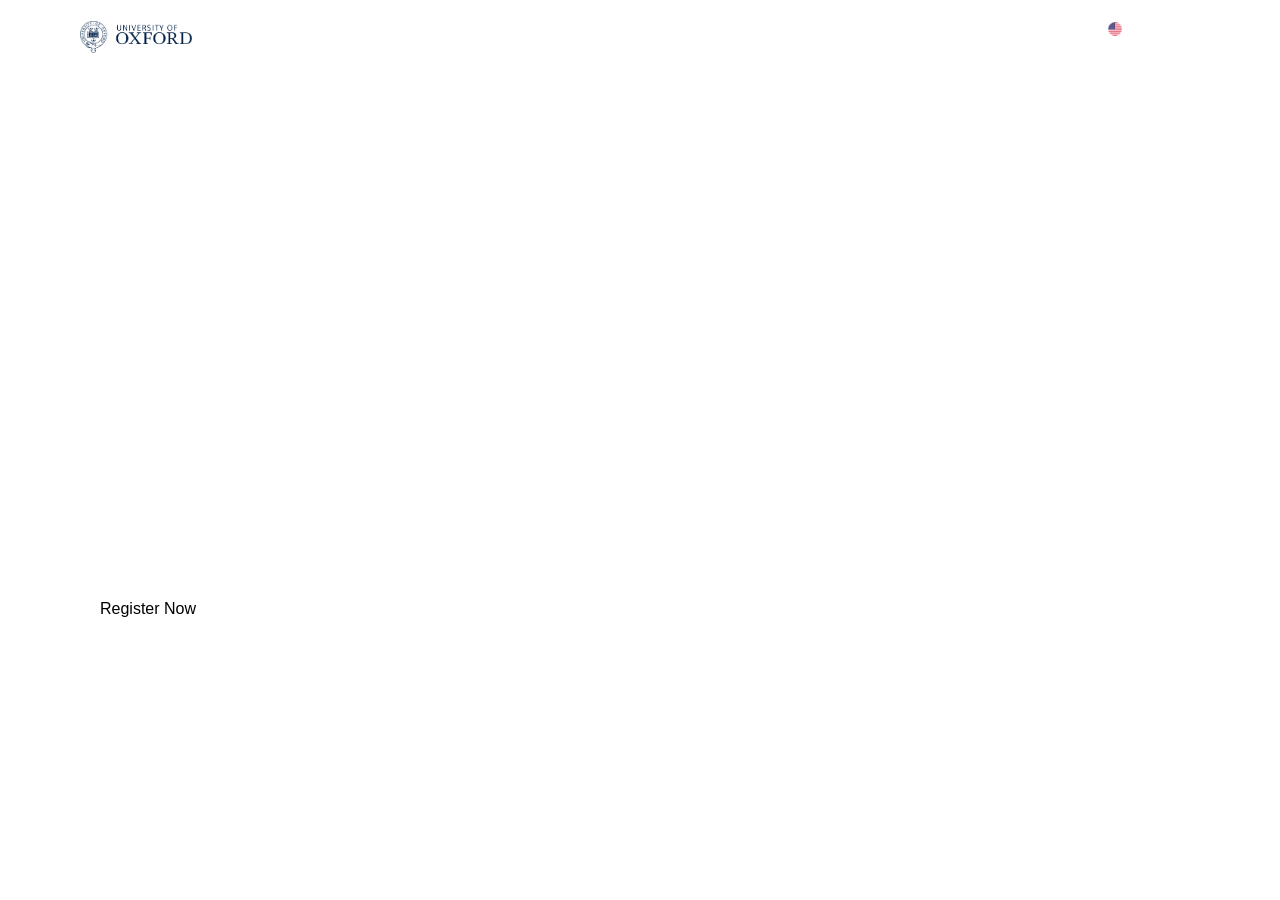
==== index.html @ 1b85d034 "First commit" ====
<!DOCTYPE html>
<html lang="en">

<head>
    <meta charset="UTF-8">
    <meta name="viewport" content="width=device-width, initial-scale=1.0">
    <title>Dribble</title>
    <link rel="stylesheet" href="https://cdn.jsdelivr.net/npm/bootstrap-icons@1.13.1/font/bootstrap-icons.min.css">
    <link rel="stylesheet" href="style.css">
</head>

<body>
    <header class="site-header">
        <a href="/">
            <img src="images/pngwing.com copy.png" alt="School logo" class="logo">
        </a>
        <nav class="navbar">
            <ul>
                <li> <a href="/">Home</a> </li>
                <li> <a href="/about">About us</a> </li>
                <li> <a href="/academic">Academic</a> </li>
                <li> <a href="/facitilites">Facilities</a> </li>
                <li> <a href="/sutdentlife">Student life</a> </li>
                <li> <a href="/language" class="lang-selector">
                        <img src="images/pngwing.com copy 2.png" alt="language icon">
                        <span>English</span>
                        <i class="bi bi-caret-right-fill"></i>
                    </a>
                </li>
            </ul>
        </nav>
    </header>
    <main>
        <section id="home" class="full-page bg-home">
            <div class="hero-section">
                <h1>Shaping Global <br> Leaders For Tomorrow</h1>
                <p>Our world class construction combines meticulous planning, superior craftsmanship, and <br>strict
                    standards to deliver structures that stand the test of time</p>
                <div class="hero-buttons">
                    <a href="/register" class="btn btn-primary">Register Now</a>
                    <a href="#book-tour" class="btn btn-secondary">Book a Campus Tour</a>
                </div>
            </div>
            <div class=" features-container ">
                <div class="feature-card">
                    <img>
                    <h3>20+ Years of Educational Excellence</h3>
                    <p>Providing high-quality international education with proven academic success.</p>
                </div>

            </div>
        </section>
    </main>
</body>

</html>
---- style.css ----
*{
    box-sizing: border-box;
    font-family: 'Inter', sans-serif;
    color: white;
    margin: 0;
    padding: 0;

}
.body, html{
    width: 100%;
    max-width: 100%;
    overflow-x: hidden;
}

.full-page{
    display: flex;
    justify-content: flex-start;
    height: 100vh;
    width: 100vw;
    background-size: cover;
    background-color: center;
    padding: 80px;
}

.bg-home{
    background-image: url(/images/Gemini_Generated_Image_7p6t27p6t27p6t27.png);
}
.site-header {
    display : flex;
    justify-content: space-between;
    align-items: center;
    padding: 20px 80px;
    background-color: transparent;
    position: absolute;
    top: 0;
    left: 0;
    max-width: 100%;
    z-index: 10;
    

}

.logo{
    width: 20%;
}

.navbar ul{
    display: flex;
    margin: 0;
    padding: 0;
    list-style: none;
    gap: 30px;

}

.navbar a{
    text-decoration: none;
    white-space: nowrap;
    
}

.navbar{
    padding: 0;
    white-space: nowrap;
    display: flex;
    align-items: center;
    justify-content: center;

}

.lang-selector{
    display: flex;
    align-items: center;
    gap: 5px;
    justify-content: center;
    padding-bottom: 20px;

}

.lang-selector img{
    width:14px;
}

#home {
    align-items: center;
}

.hero-section h1{
   font-size: 64px;

}

.hero-section {
    display:flex;
    flex-direction: column;
    gap: 30px

}

.btn{
    display: inline-block;
    padding: 14px 16px;
    transition: all 0.3 ease;
    font-weight: 6000px;
    text-decoration: none;
    border: 2px solid white;
    
}

.btn-primary{
   background-color: white;
   color:black;
}

.btn-secondary{
   color: white;
}

.hero-buttons{
    padding-left: 2px;
    display:flex;
    align-items: center;
    gap: 20px;
}
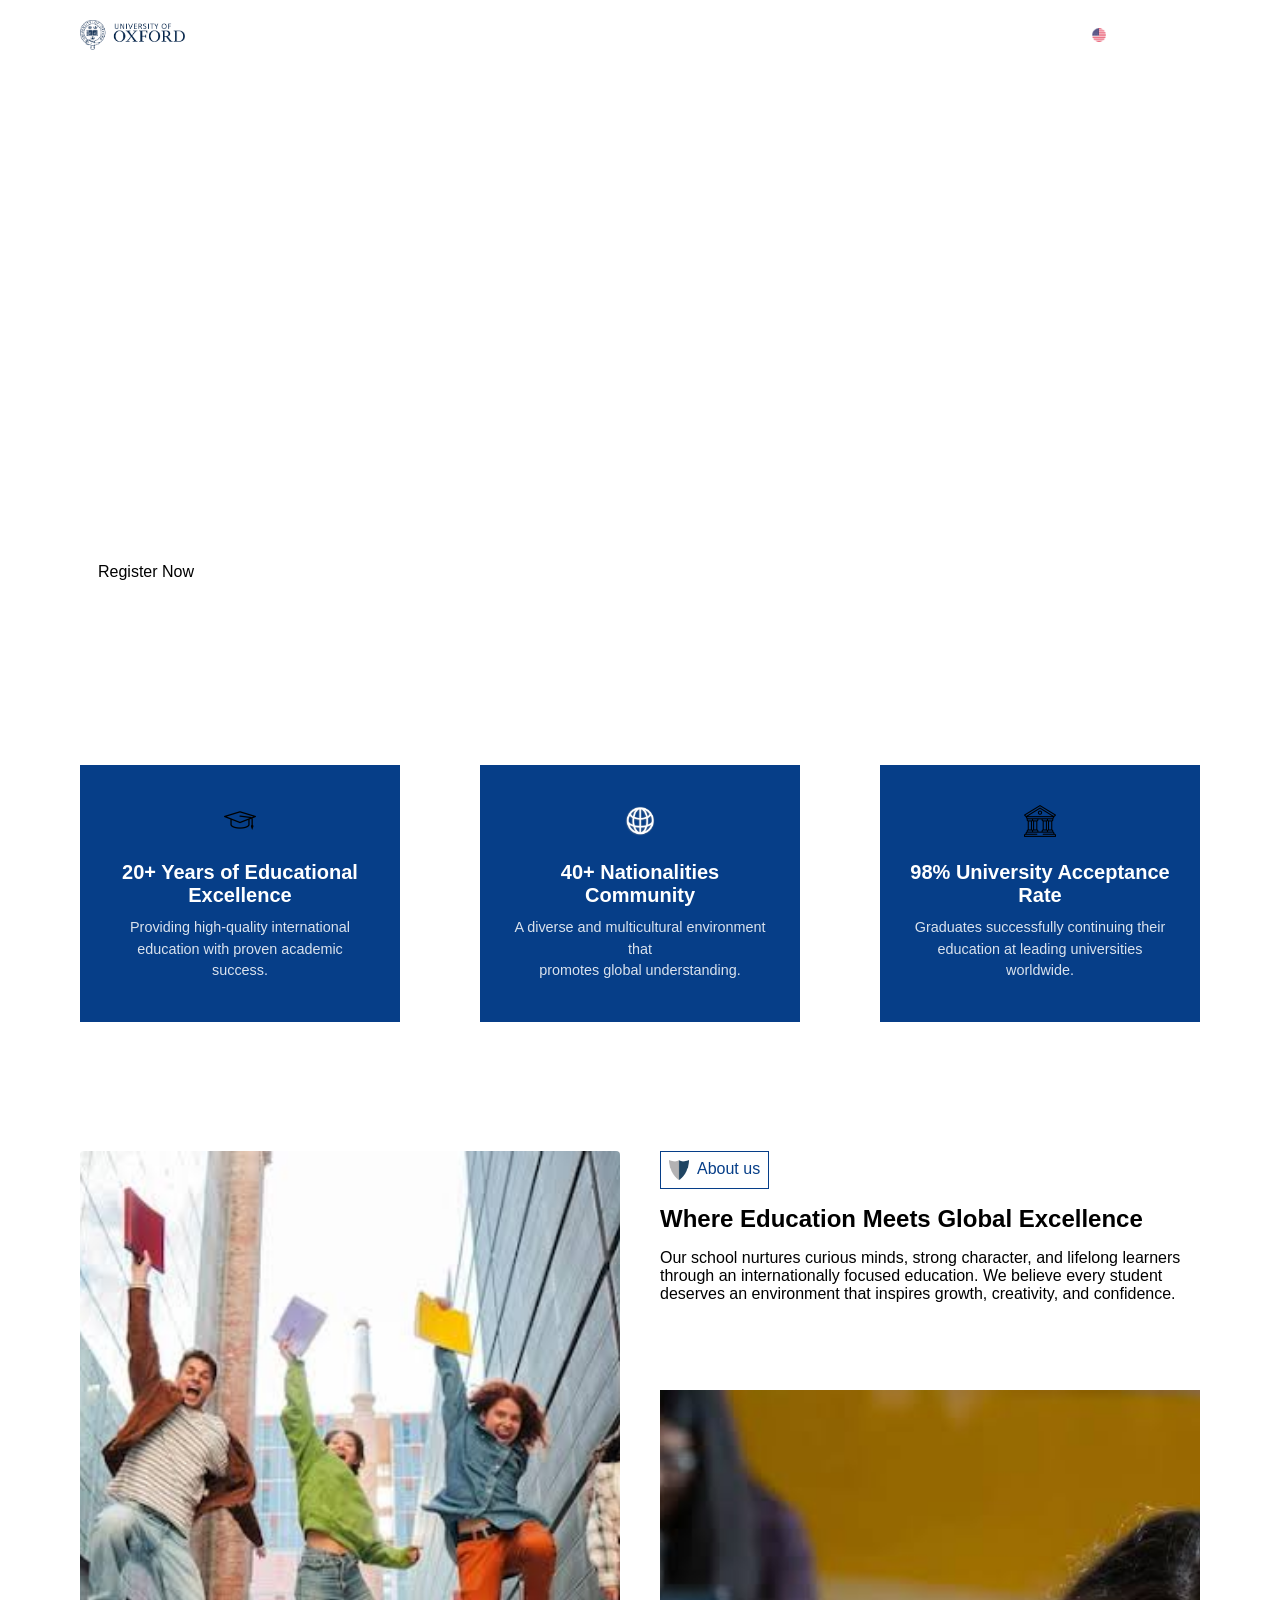
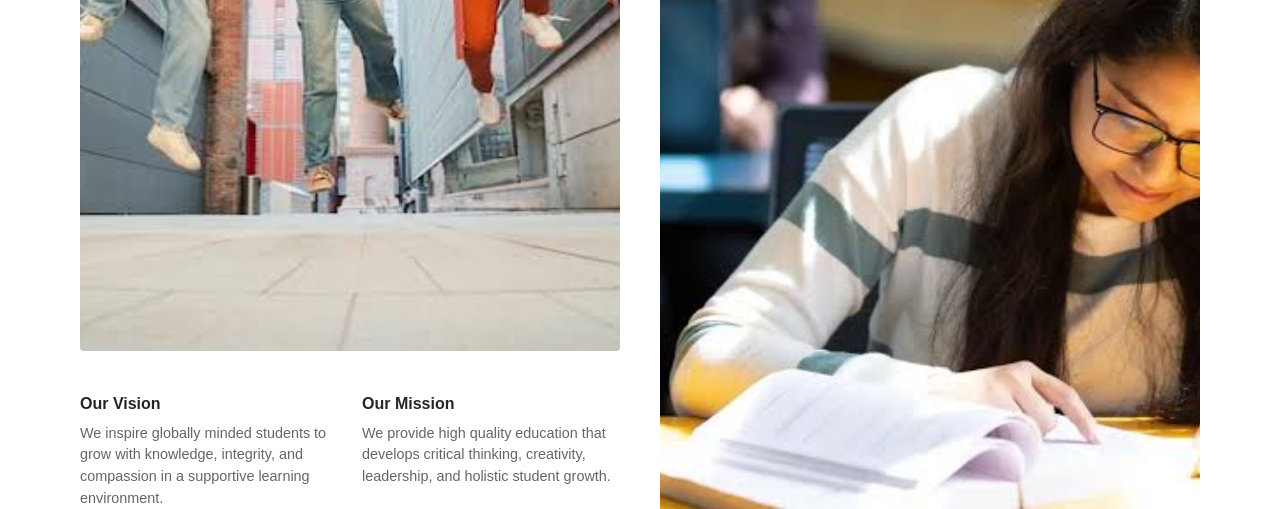
==== commit c752c1b6: "About us page" ====
--- a/index.html
+++ b/index.html
@@ -40,14 +40,55 @@
                     <a href="/register" class="btn btn-primary">Register Now</a>
                     <a href="#book-tour" class="btn btn-secondary">Book a Campus Tour</a>
                 </div>
+                <div class=" features-container ">
+                    <div class="feature-card">
+                        <img src="images/pngwing.com-2.png" alt="Globe">
+                        <h3>20+ Years of Educational Excellence</h3>
+                        <p>Providing high-quality international <br> education with proven academic success.</p>
+                    </div>
+
+                    <div class="feature-card">
+                        <img src="images/pngwing.com copy 3.png" alt="Globe">
+                        <h3>40+ Nationalities Community</h3>
+                        <p>A diverse and multicultural environment that <br> promotes global understanding.</p>
+                    </div>
+
+                    <div class="feature-card">
+                        <img src="images/pngwing.com-3.png" alt="Globe">
+                        <h3>98% University Acceptance Rate</h3>
+                        <p>Graduates successfully continuing their <br> education at leading universities worldwide.</p>
+                    </div>
+
+                </div>
             </div>
-            <div class=" features-container ">
-                <div class="feature-card">
-                    <img>
-                    <h3>20+ Years of Educational Excellence</h3>
-                    <p>Providing high-quality international education with proven academic success.</p>
+        </section>
+        <section id="about" class="full-page bg-about">
+            <div class="description">
+                <div class="left-side">
+                    <img src="images/images.jpeg" alt="Jumping students">
+                    <div class=vis-mis>
+                        <div class="purpose">
+                            <h4>Our Vision</h4>
+                            <p>We inspire globally minded students to grow with knowledge, integrity, and compassion in
+                                a supportive learning environment.</p>
+                        </div>
+                        <div class="purpose">
+                            <h4>Our Mission</h4>
+                            <p>We provide high quality education that develops critical thinking, creativity,
+                                leadership, and holistic student growth.</p>
+                        </div>
+
+                    </div>
                 </div>
-
+                <div class="right-side">
+                    <div id = "about-us-container">
+                    <img src = "images/pngwing.com.png" alt = "About us icon">
+                    <span>About us</span>
+                    </div>
+                    <h2>Where Education Meets Global Excellence</h2>
+                    <p>Our school nurtures curious minds, strong character, and lifelong learners through an internationally focused education. We believe every student deserves an environment that inspires growth, creativity, and confidence.</p>
+                    <img src = "images/images-2.jpeg" alt = "Studious student">
+                </div>
             </div>
         </section>
     </main>
--- a/style.css
+++ b/style.css
@@ -1,4 +1,4 @@
-*{
+* {
     box-sizing: border-box;
     font-family: 'Inter', sans-serif;
     color: white;
@@ -6,13 +6,15 @@
     padding: 0;
 
 }
-.body, html{
+
+.body,
+html {
     width: 100%;
     max-width: 100%;
     overflow-x: hidden;
 }
 
-.full-page{
+.full-page {
     display: flex;
     justify-content: flex-start;
     height: 100vh;
@@ -22,11 +24,12 @@
     padding: 80px;
 }
 
-.bg-home{
+.bg-home {
     background-image: url(/images/Gemini_Generated_Image_7p6t27p6t27p6t27.png);
 }
+
 .site-header {
-    display : flex;
+    display: flex;
     justify-content: space-between;
     align-items: center;
     padding: 20px 80px;
@@ -36,15 +39,15 @@
     left: 0;
     max-width: 100%;
     z-index: 10;
-    
-
-}
-
-.logo{
+
+
+}
+
+.logo {
     width: 20%;
 }
 
-.navbar ul{
+.navbar ul {
     display: flex;
     margin: 0;
     padding: 0;
@@ -53,14 +56,15 @@
 
 }
 
-.navbar a{
+.navbar a {
     text-decoration: none;
     white-space: nowrap;
-    
-}
-
-.navbar{
+
+}
+
+.navbar {
     padding: 0;
+    margin: 0;
     white-space: nowrap;
     display: flex;
     align-items: center;
@@ -68,57 +72,188 @@
 
 }
 
-.lang-selector{
-    display: flex;
-    align-items: center;
+.lang-selector {
+    border: 1px solid white;
+    border-radius: 20px;
+    padding: 8px 16px;
+
+
+}
+
+.lang-selector a {
+    display: inline-flex;
+    align-items: center;
+    justify-content: center;
     gap: 5px;
-    justify-content: center;
-    padding-bottom: 20px;
-
-}
-
-.lang-selector img{
-    width:14px;
+}
+
+.lang-selector img {
+    width: 14px;
 }
 
 #home {
     align-items: center;
 }
 
-.hero-section h1{
-   font-size: 64px;
+.hero-section h1 {
+    font-size: 64px;
 
 }
 
 .hero-section {
-    display:flex;
+    display: flex;
     flex-direction: column;
     gap: 30px
-
-}
-
-.btn{
+}
+
+.btn {
     display: inline-block;
     padding: 14px 16px;
     transition: all 0.3 ease;
     font-weight: 6000px;
     text-decoration: none;
     border: 2px solid white;
+
+}
+
+.btn-primary {
+    background-color: white;
+    color: black;
+}
+
+.btn-secondary {
+    color: white;
+}
+
+.hero-buttons {
+    display: flex;
+    align-items: center;
+    gap: 20px;
+}
+
+.feature-card img {
+    width: 32px;
+}
+
+.feature-card {
+    flex: 1;
+    text-align: center;
+    padding: 40px 30px;
+    background-color: rgb(6, 62, 136);
+    color: white;
+    max-width: 60%;
+}
+
+.feature-card h3 {
+    font-size: 1.25rem;
+    font-weight: 600;
+    margin: 20px 0 10px 0;
+}
+
+.feature-card p {
+    font-size: 0.9rem;
+    line-height: 1.5;
+    opacity: 0.85;
+}
+
+.features-container {
+    padding-top: 45px;
+    display: flex;
+    justify-content: center;
+    gap: 80px;
+    width: auto;
+    max-width: 100%;
+    margin: 0 auto;
+    position: absolute;
+    top: 80%;
+    padding-right: 80px;
+
+}
+
+#about p,
+h2,
+h4 {
+    color: black;
+}
+
+#about {
+    padding-top: 50%;
+    align-items: center;
+}
+
+.description {
+    display: flex;
+    align-items: stretch;
+    gap: 2.5rem;
+    width: 100%;
+    max-width: 1200px;
+    margin: 0 auto;
+}
+
+.left-side,
+.right-side {
+    flex: 1;
+    display: flex;
+    flex-direction: column;
+}
+
+.left-side{
+    gap: 1.5rem;
+}
+
+.left-side > img{
+    width: 100%;
+    height: 800px;
+    object-fit: cover;
+    border-radius: 4px;
+}
+
+.vis-mis {
+    display: flex;
+    gap: 1.5rem;
+    margin-top: auto;
+}
+
+.purpose{
+    flex: 1;
+}
+
+.purpose h4 {
+    margin: 20px 0 10px 0;
+    opacity: 0.85;
+}
+
+.purpose p {
+    font-size: 0.9rem;
+    line-height: 1.5;
+    opacity: 0.6;
+}
+
+.right-side{
+    gap: 1rem
+}
+
+.right-side > img {
+    width: 100%;
+    height: 75%;
+    object-fit: cover;
+    margin-top: auto;
     
 }
 
-.btn-primary{
-   background-color: white;
-   color:black;
-}
-
-.btn-secondary{
-   color: white;
-}
-
-.hero-buttons{
-    padding-left: 2px;
-    display:flex;
-    align-items: center;
-    gap: 20px;
+#about-us-container {
+    border: 1.2px solid  rgb(6, 62, 136);
+    width:fit-content;
+    padding: 8px;
+    display: flex;
+    gap: 0.5rem;
+}
+
+#about-us-container img {
+    width: 20px;
+    height: 20px;
+}
+
+#about-us-container span {
+   color:  rgb(6, 62, 136);
 }
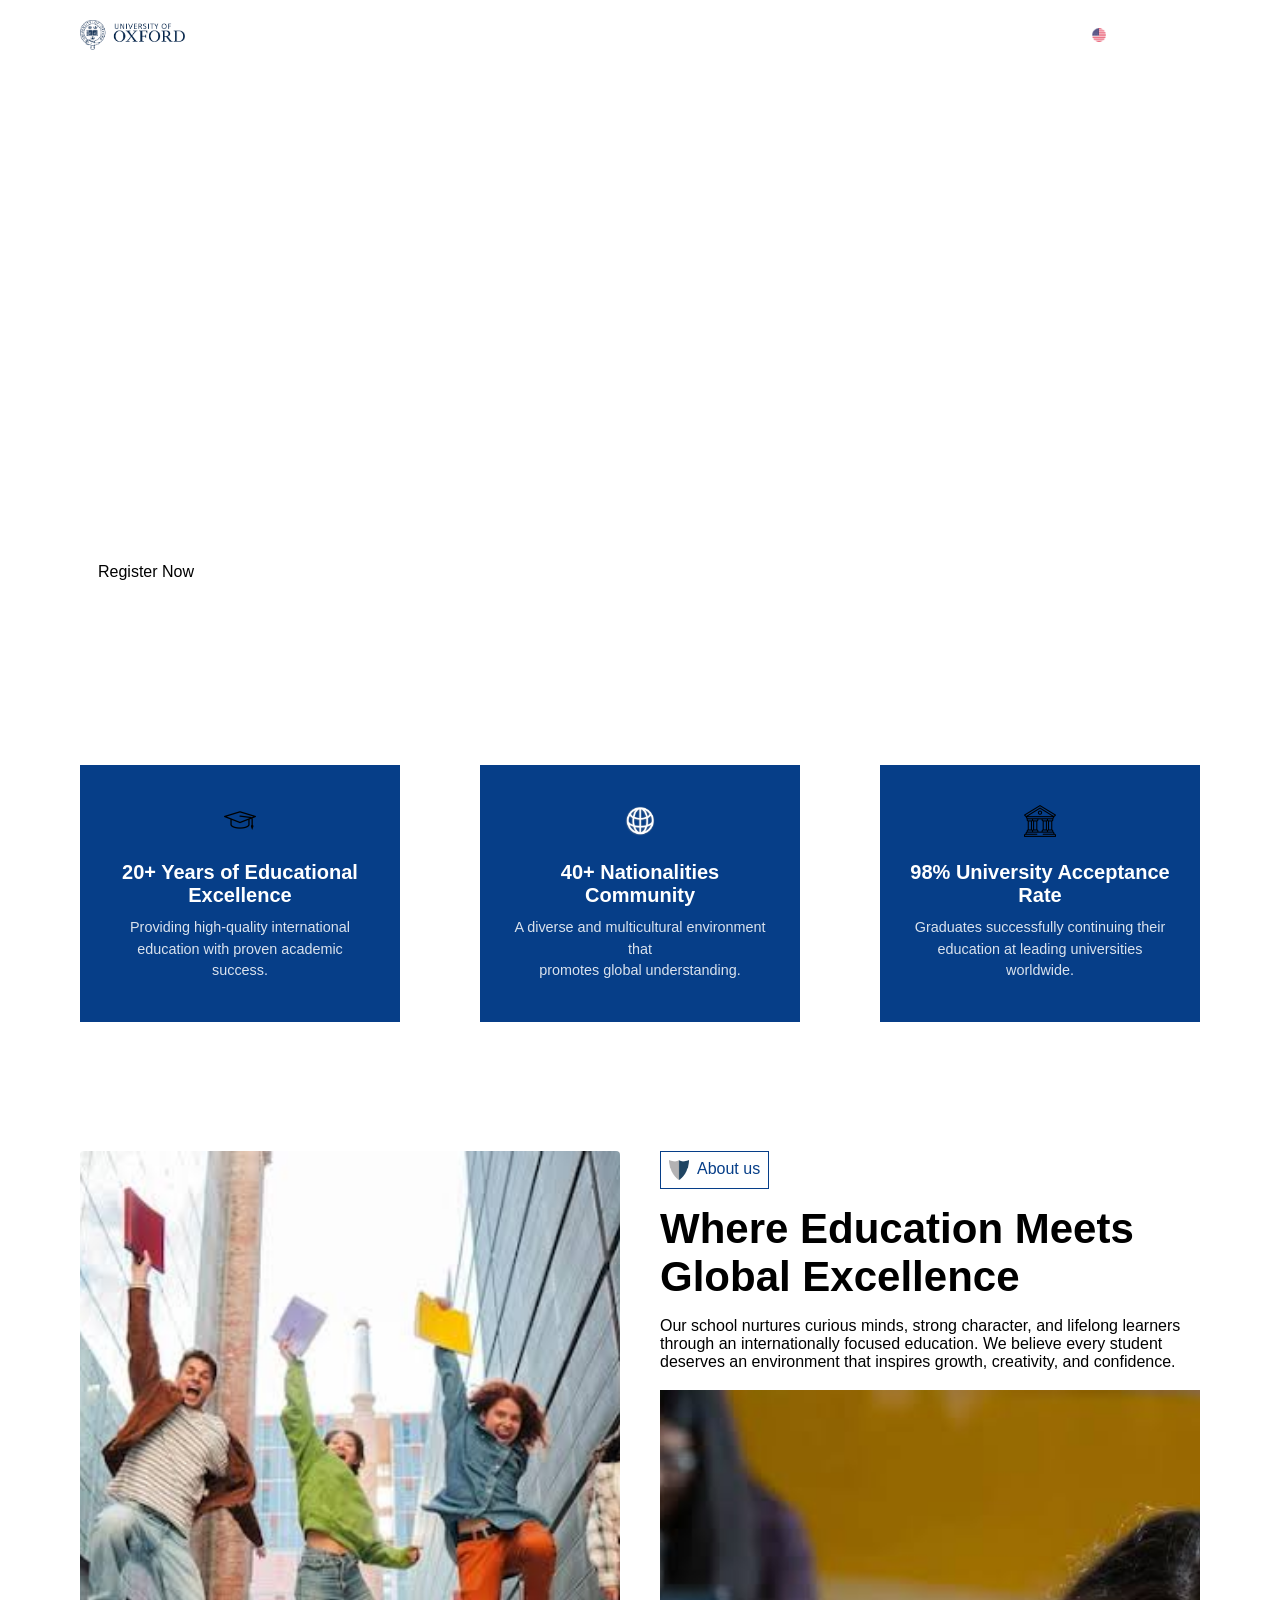
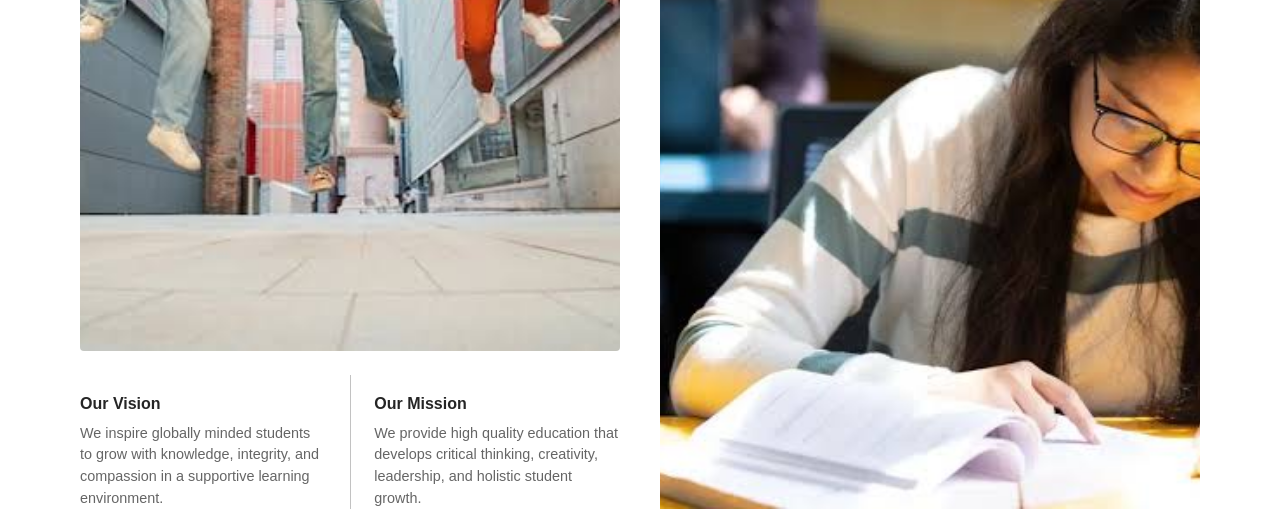
==== commit 5bd45a49: "Grey Divider" ====
--- a/index.html
+++ b/index.html
@@ -72,6 +72,7 @@
                             <p>We inspire globally minded students to grow with knowledge, integrity, and compassion in
                                 a supportive learning environment.</p>
                         </div>
+                        <div class = "divider"></div>
                         <div class="purpose">
                             <h4>Our Mission</h4>
                             <p>We provide high quality education that develops critical thinking, creativity,
--- a/style.css
+++ b/style.css
@@ -241,6 +241,16 @@
     
 }
 
+.right-side h2{
+    font-size: 42px;
+}
+
+.divider{
+    background-color: rgb(194, 194, 194);
+    width: 0.6px;
+    align-self: stretch;
+}
+
 #about-us-container {
     border: 1.2px solid  rgb(6, 62, 136);
     width:fit-content;
@@ -256,4 +266,4 @@
 
 #about-us-container span {
    color:  rgb(6, 62, 136);
-}+}
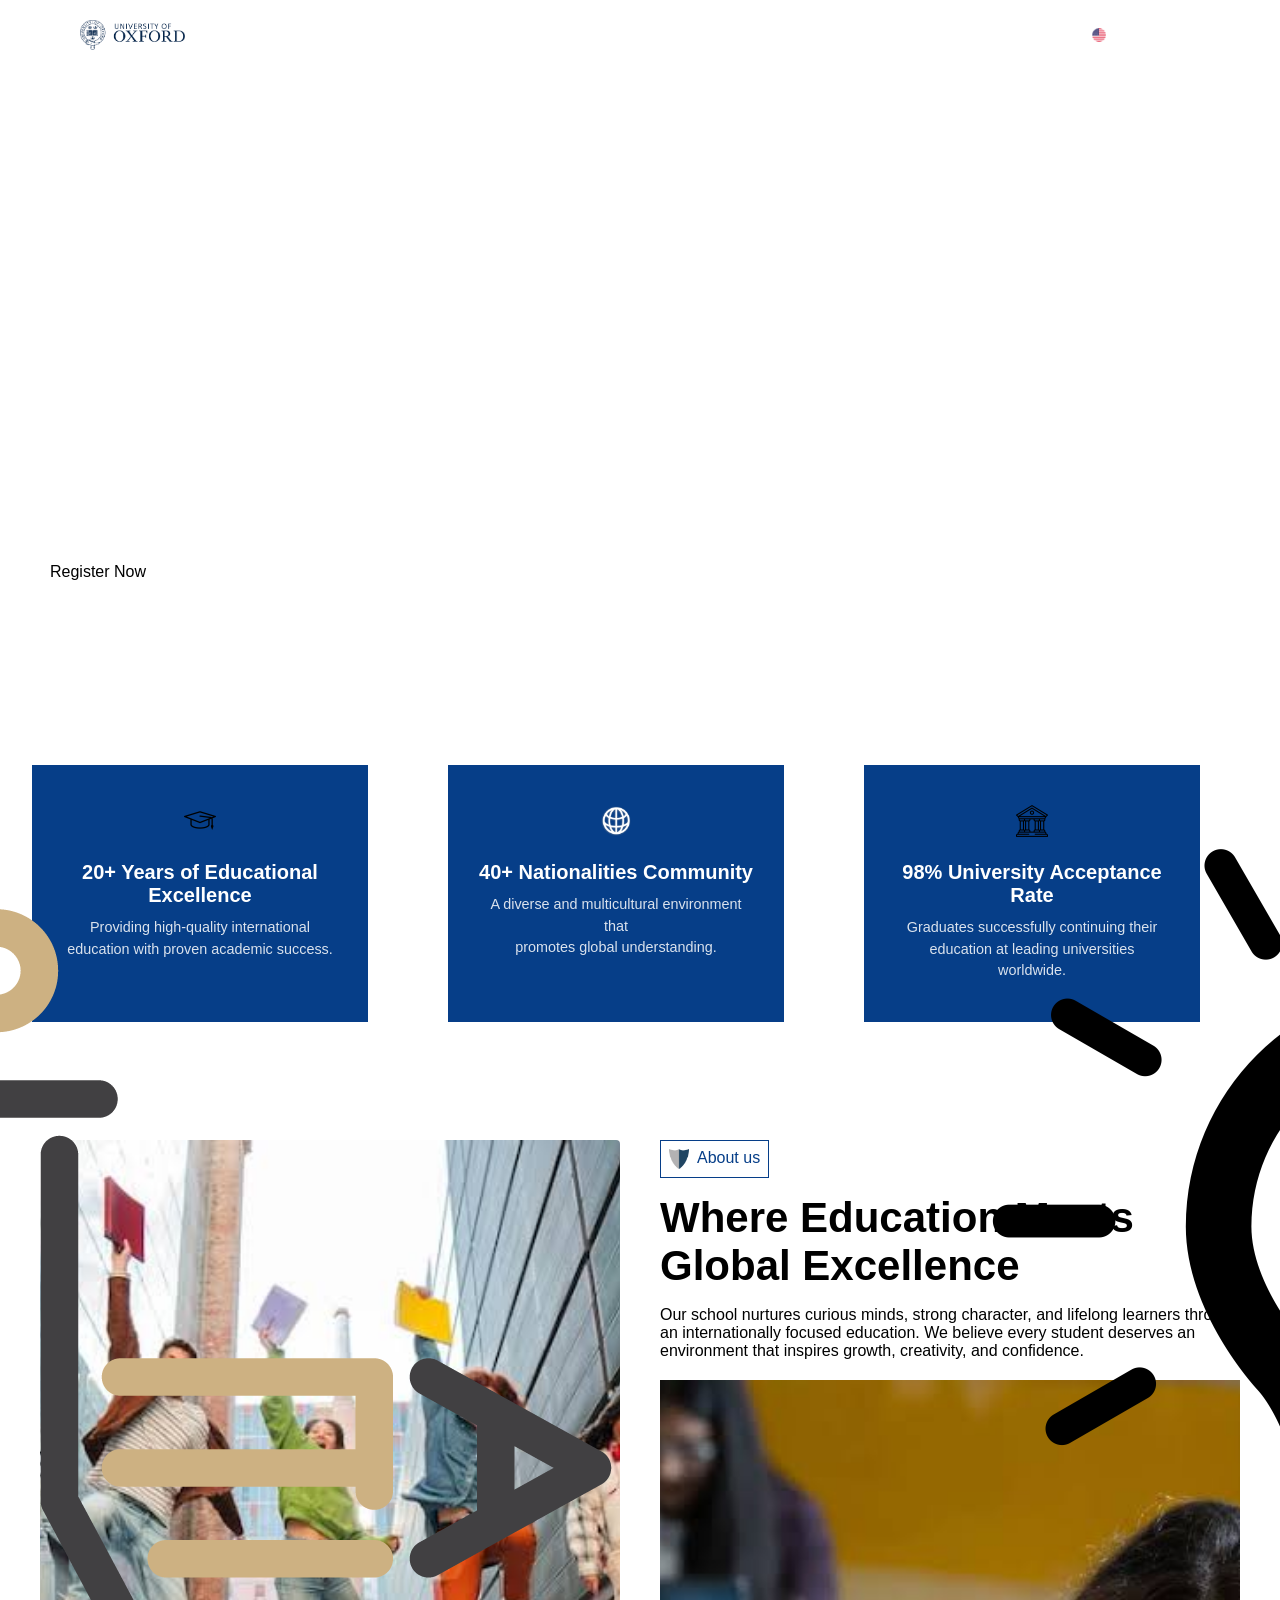
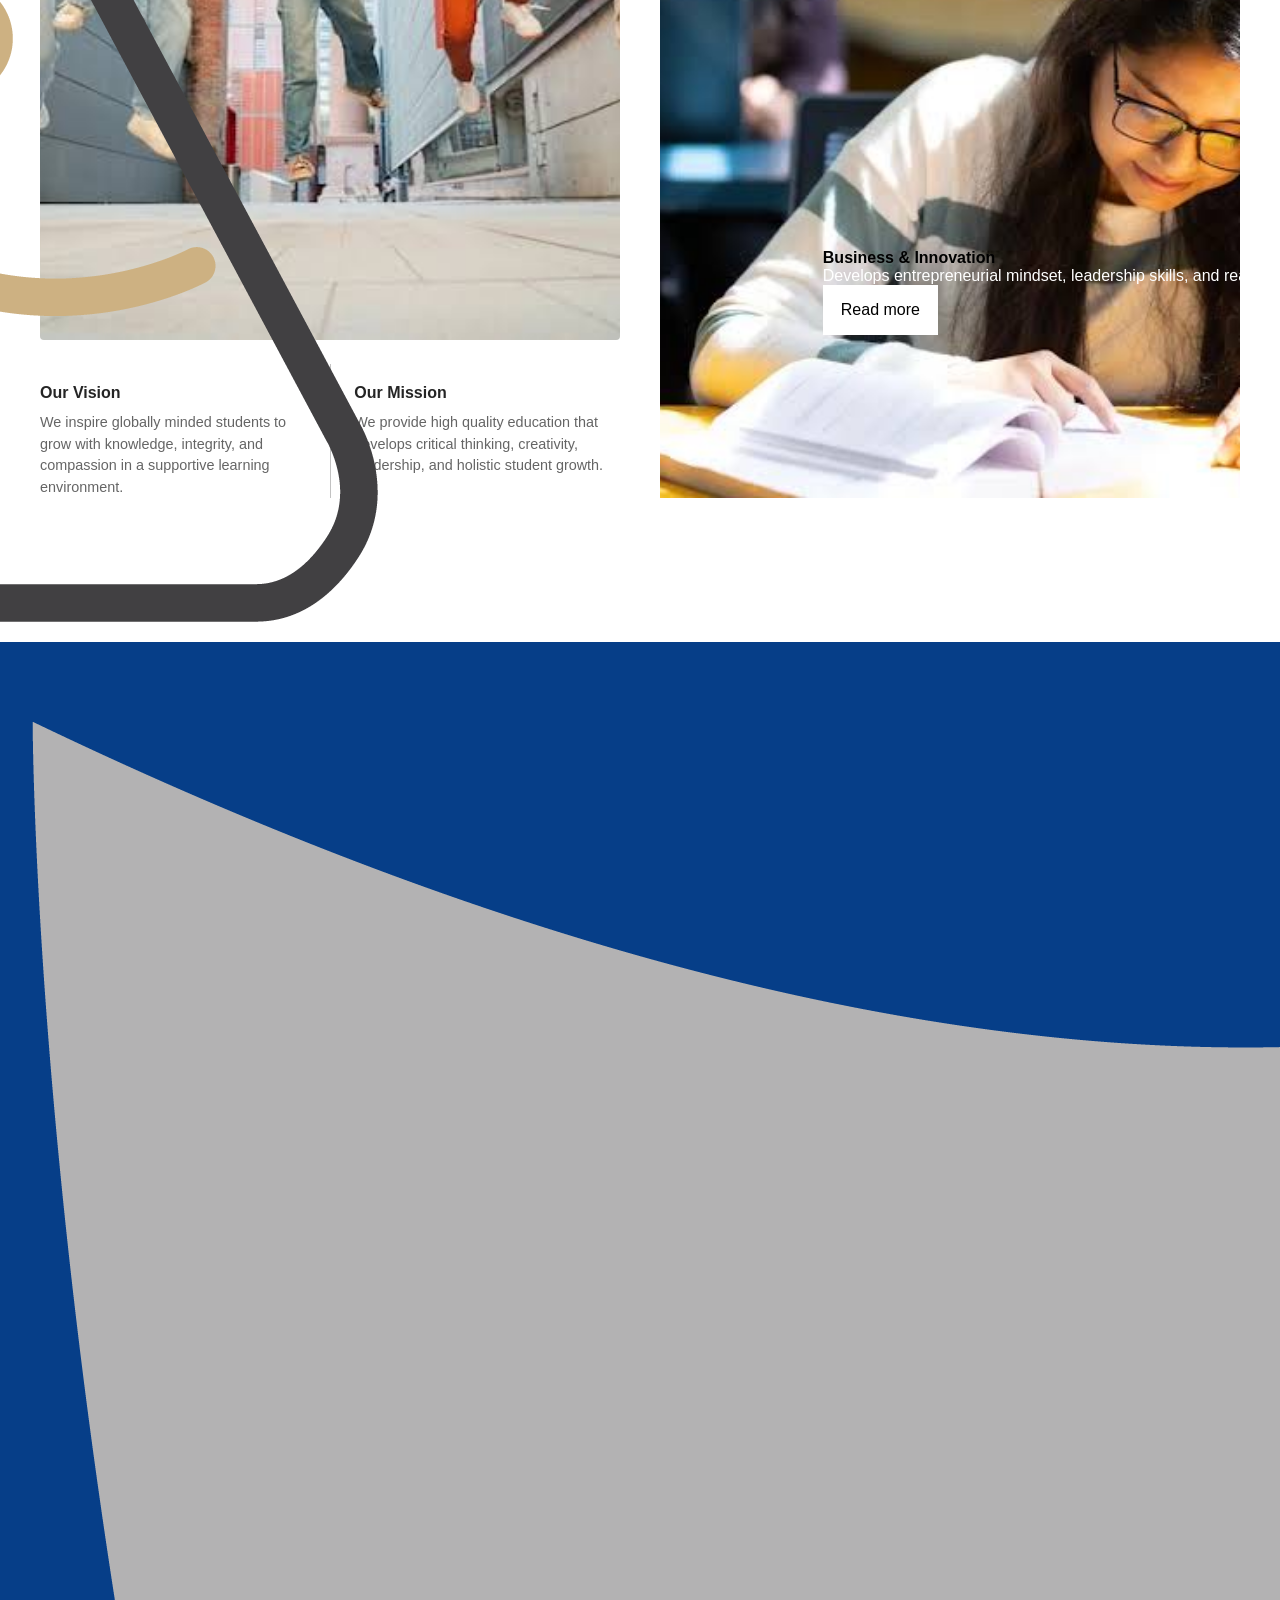
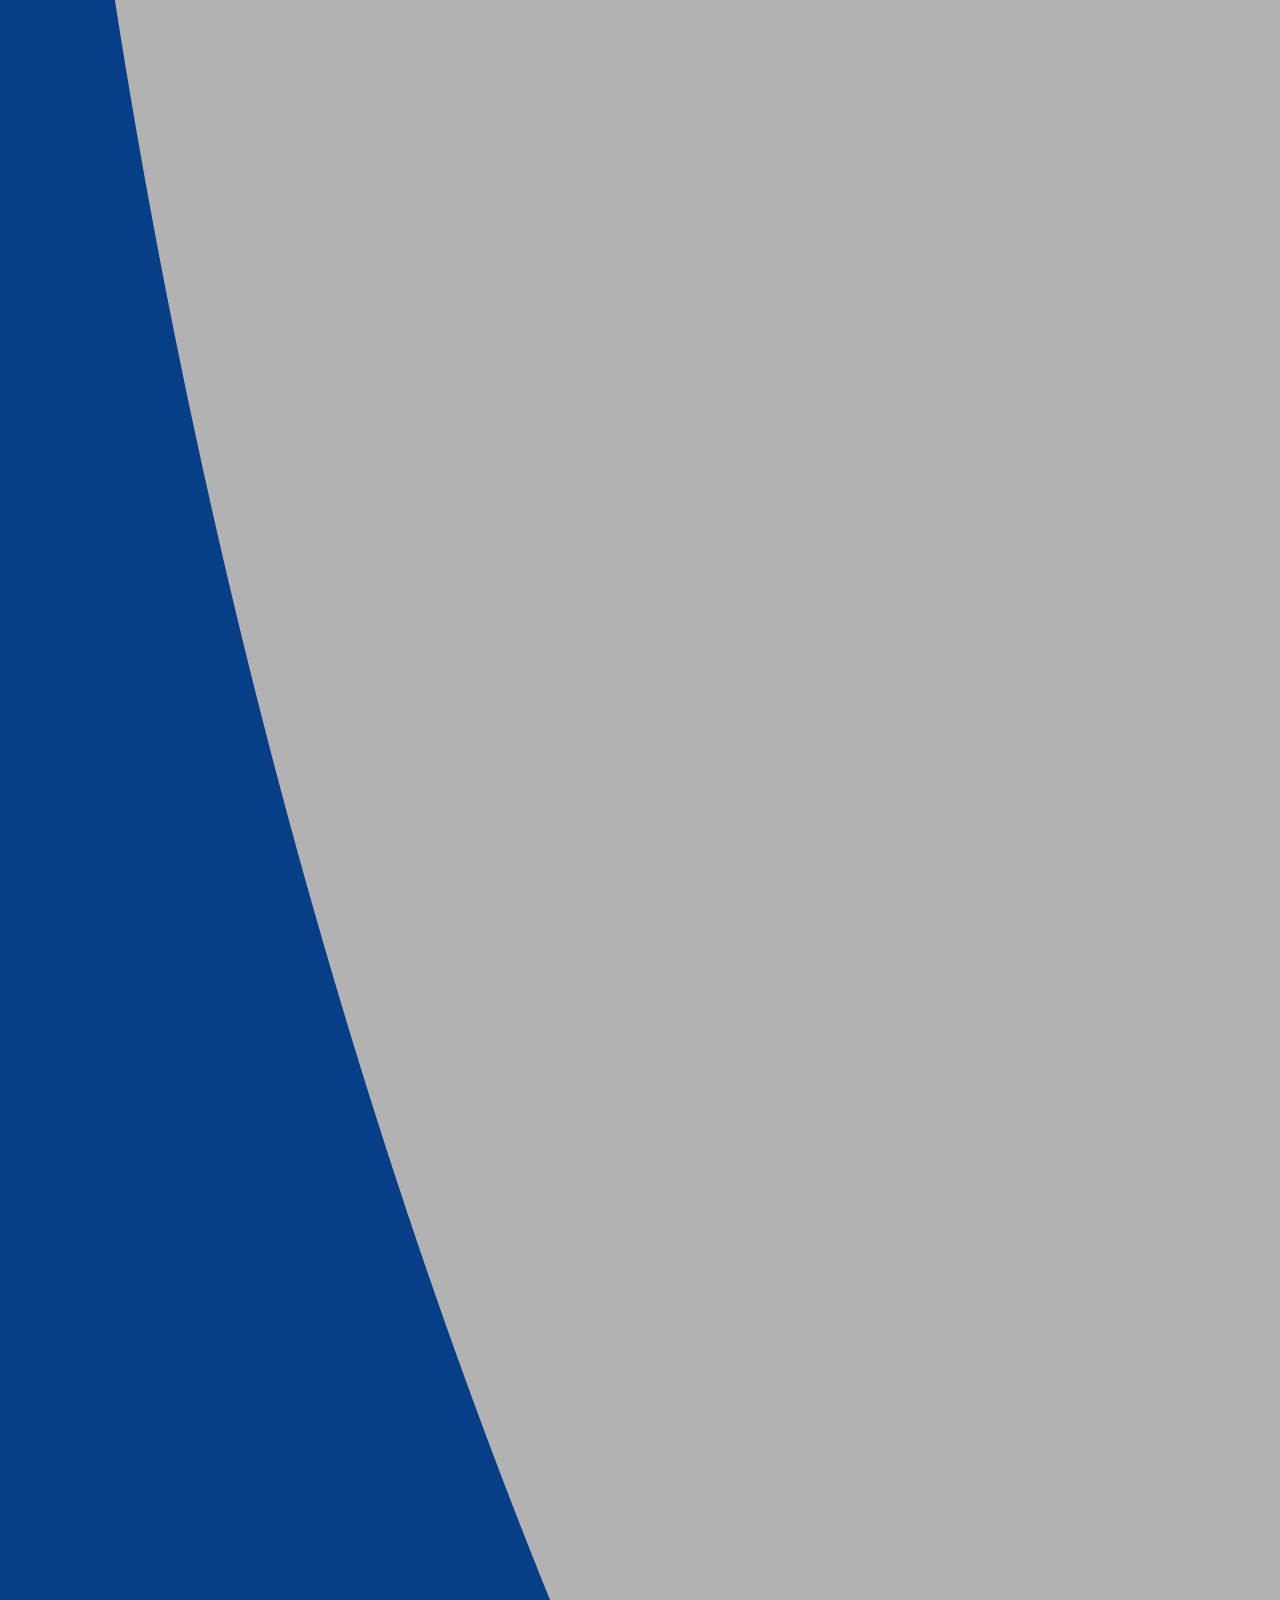
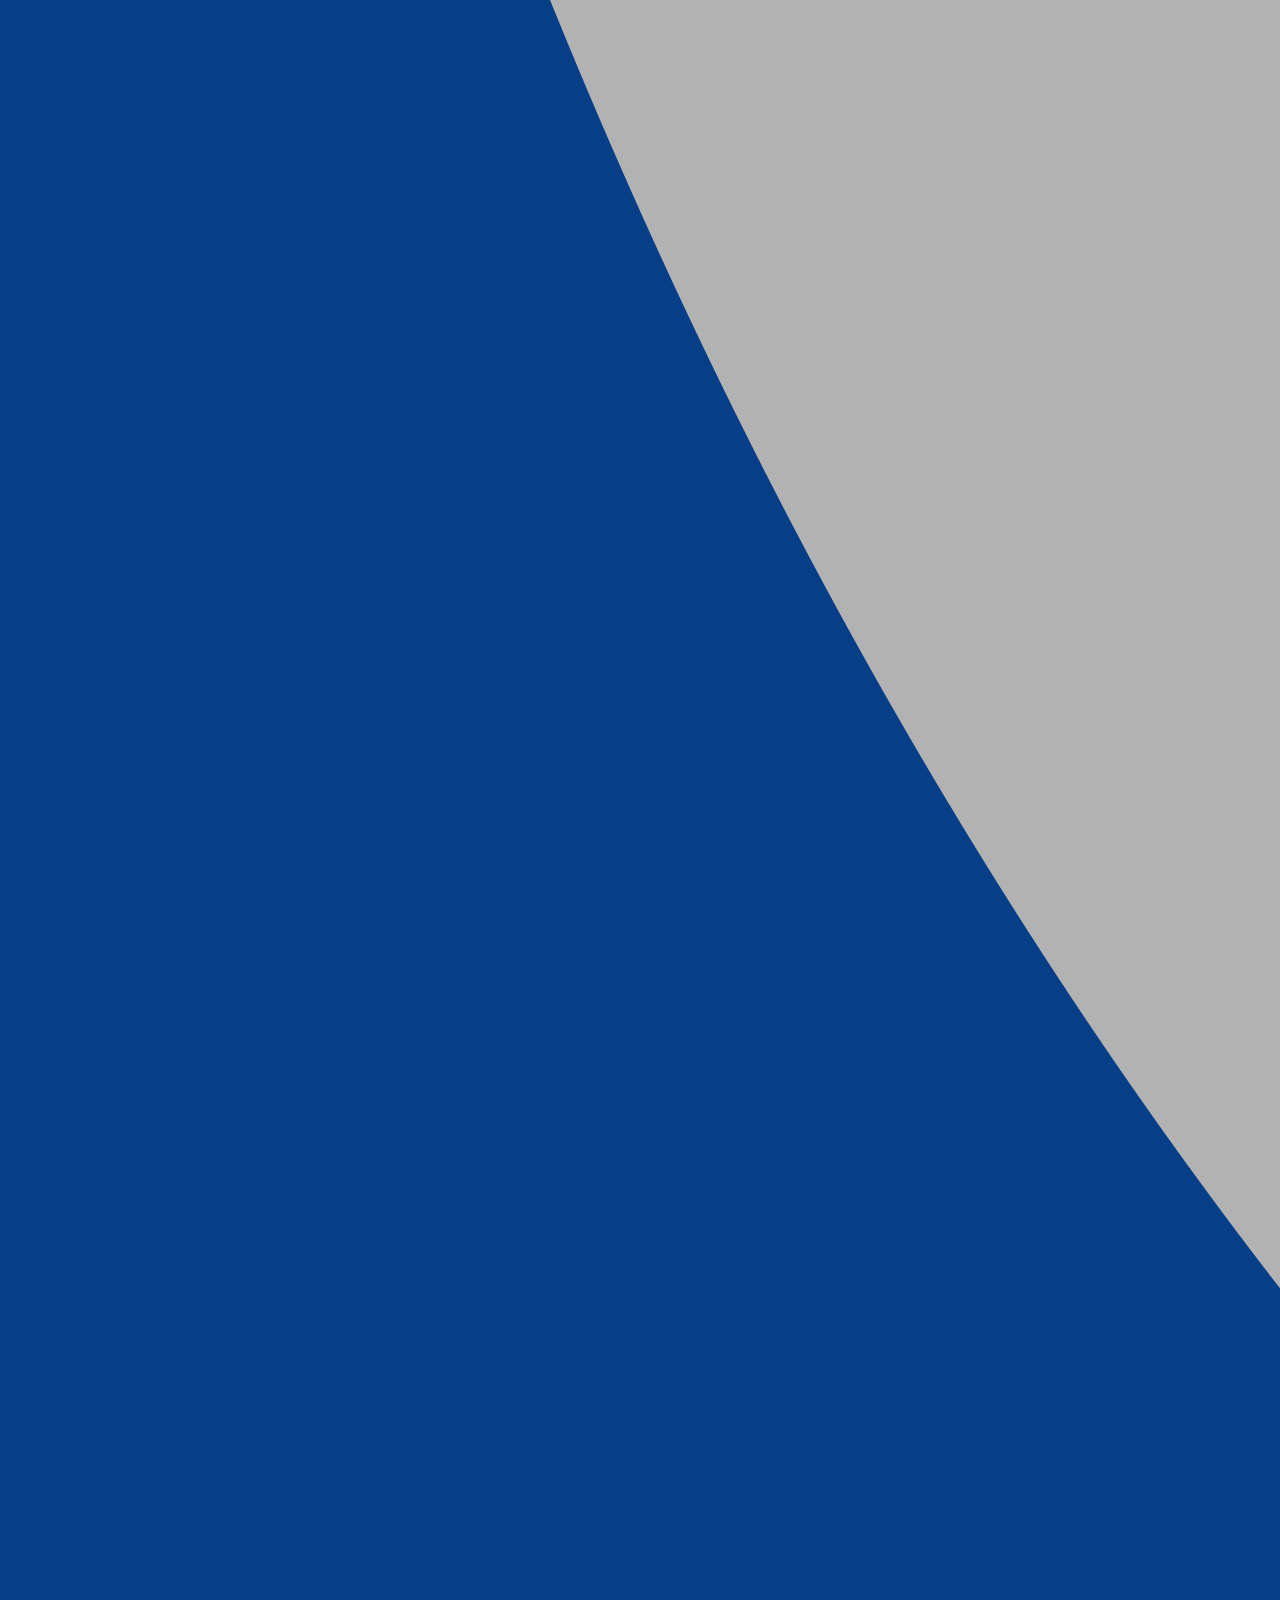
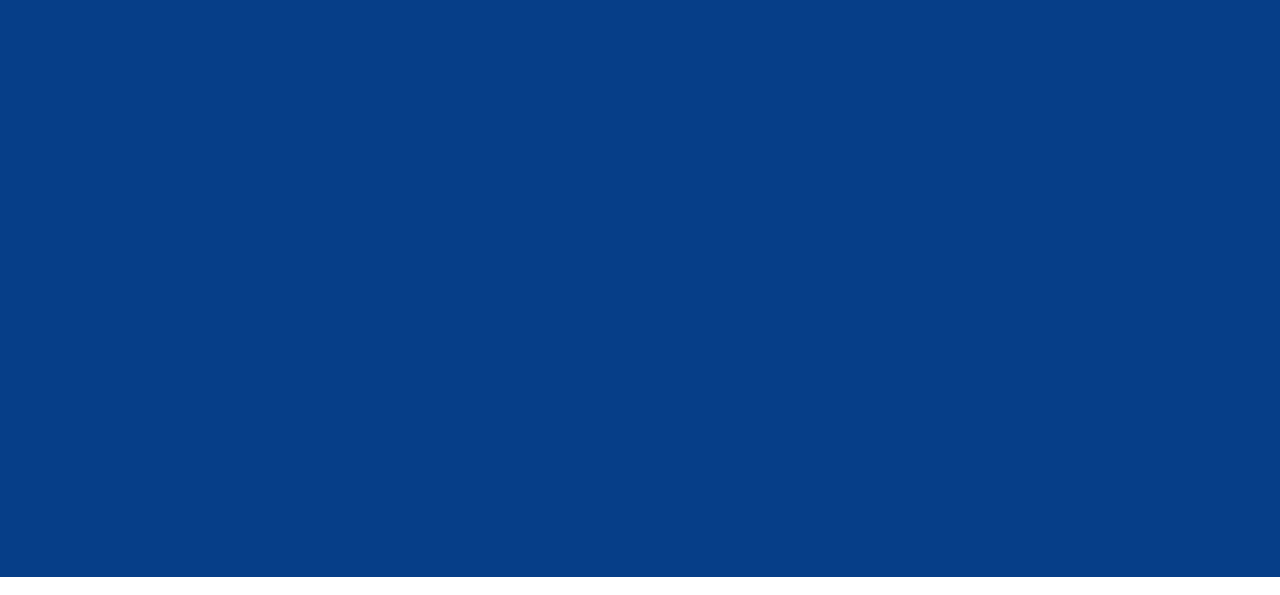
==== commit 5443f905: "Seperated sections into  files" ====
--- a/index.html
+++ b/index.html
@@ -31,68 +31,12 @@
         </nav>
     </header>
     <main>
-        <section id="home" class="full-page bg-home">
-            <div class="hero-section">
-                <h1>Shaping Global <br> Leaders For Tomorrow</h1>
-                <p>Our world class construction combines meticulous planning, superior craftsmanship, and <br>strict
-                    standards to deliver structures that stand the test of time</p>
-                <div class="hero-buttons">
-                    <a href="/register" class="btn btn-primary">Register Now</a>
-                    <a href="#book-tour" class="btn btn-secondary">Book a Campus Tour</a>
-                </div>
-                <div class=" features-container ">
-                    <div class="feature-card">
-                        <img src="images/pngwing.com-2.png" alt="Globe">
-                        <h3>20+ Years of Educational Excellence</h3>
-                        <p>Providing high-quality international <br> education with proven academic success.</p>
-                    </div>
-
-                    <div class="feature-card">
-                        <img src="images/pngwing.com copy 3.png" alt="Globe">
-                        <h3>40+ Nationalities Community</h3>
-                        <p>A diverse and multicultural environment that <br> promotes global understanding.</p>
-                    </div>
-
-                    <div class="feature-card">
-                        <img src="images/pngwing.com-3.png" alt="Globe">
-                        <h3>98% University Acceptance Rate</h3>
-                        <p>Graduates successfully continuing their <br> education at leading universities worldwide.</p>
-                    </div>
-
-                </div>
-            </div>
-        </section>
-        <section id="about" class="full-page bg-about">
-            <div class="description">
-                <div class="left-side">
-                    <img src="images/images.jpeg" alt="Jumping students">
-                    <div class=vis-mis>
-                        <div class="purpose">
-                            <h4>Our Vision</h4>
-                            <p>We inspire globally minded students to grow with knowledge, integrity, and compassion in
-                                a supportive learning environment.</p>
-                        </div>
-                        <div class = "divider"></div>
-                        <div class="purpose">
-                            <h4>Our Mission</h4>
-                            <p>We provide high quality education that develops critical thinking, creativity,
-                                leadership, and holistic student growth.</p>
-                        </div>
-
-                    </div>
-                </div>
-                <div class="right-side">
-                    <div id = "about-us-container">
-                    <img src = "images/pngwing.com.png" alt = "About us icon">
-                    <span>About us</span>
-                    </div>
-                    <h2>Where Education Meets Global Excellence</h2>
-                    <p>Our school nurtures curious minds, strong character, and lifelong learners through an internationally focused education. We believe every student deserves an environment that inspires growth, creativity, and confidence.</p>
-                    <img src = "images/images-2.jpeg" alt = "Studious student">
-                </div>
-            </div>
-        </section>
+        <div id = "home-placeholder"></div>
+        <div id = "about-placeholder"></div>
+        <div id = "academic-placeholder"></div>
+        
     </main>
+    <script src="script.js"></script>>
 </body>
 
 </html>
--- a/style.css
+++ b/style.css
@@ -17,11 +17,13 @@
 .full-page {
     display: flex;
     justify-content: flex-start;
-    height: 100vh;
-    width: 100vw;
+    min-height: 100vh;
+    height: auto;
+    min-width: 100vw;
+    width:auto;
     background-size: cover;
     background-color: center;
-    padding: 80px;
+    padding: 5rem 2rem;
 }
 
 .bg-home {
@@ -177,7 +179,7 @@
 }
 
 #about {
-    padding-top: 50%;
+    padding-top: 15rem;
     align-items: center;
 }
 
@@ -267,3 +269,20 @@
 #about-us-container span {
    color:  rgb(6, 62, 136);
 }
+
+#academic{
+   margin-top: 4rem;
+}
+
+.bg-academic{
+     background-color:  rgb(6, 62, 136);
+}
+
+.academic-container{
+    display: flex;
+    justify-content: center;
+    align-items: center;
+    flex-direction: row;
+}
+
+
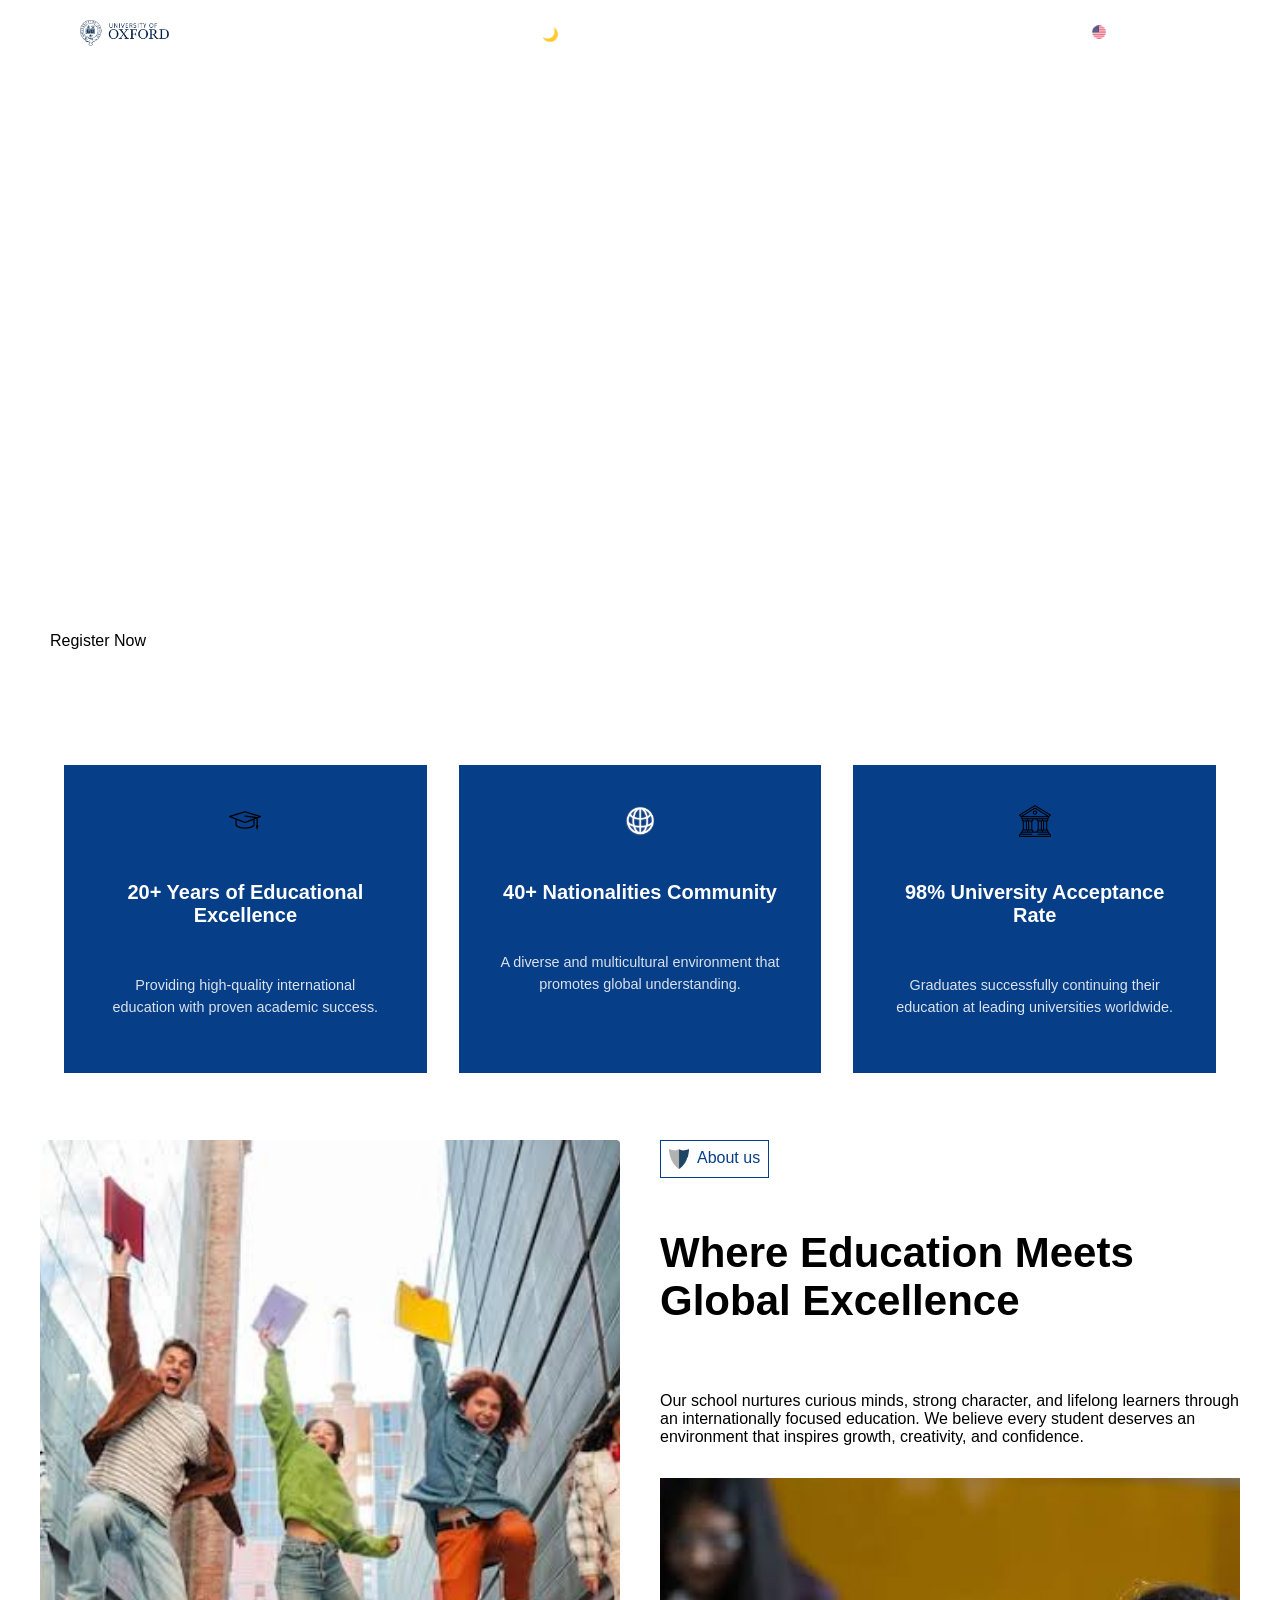
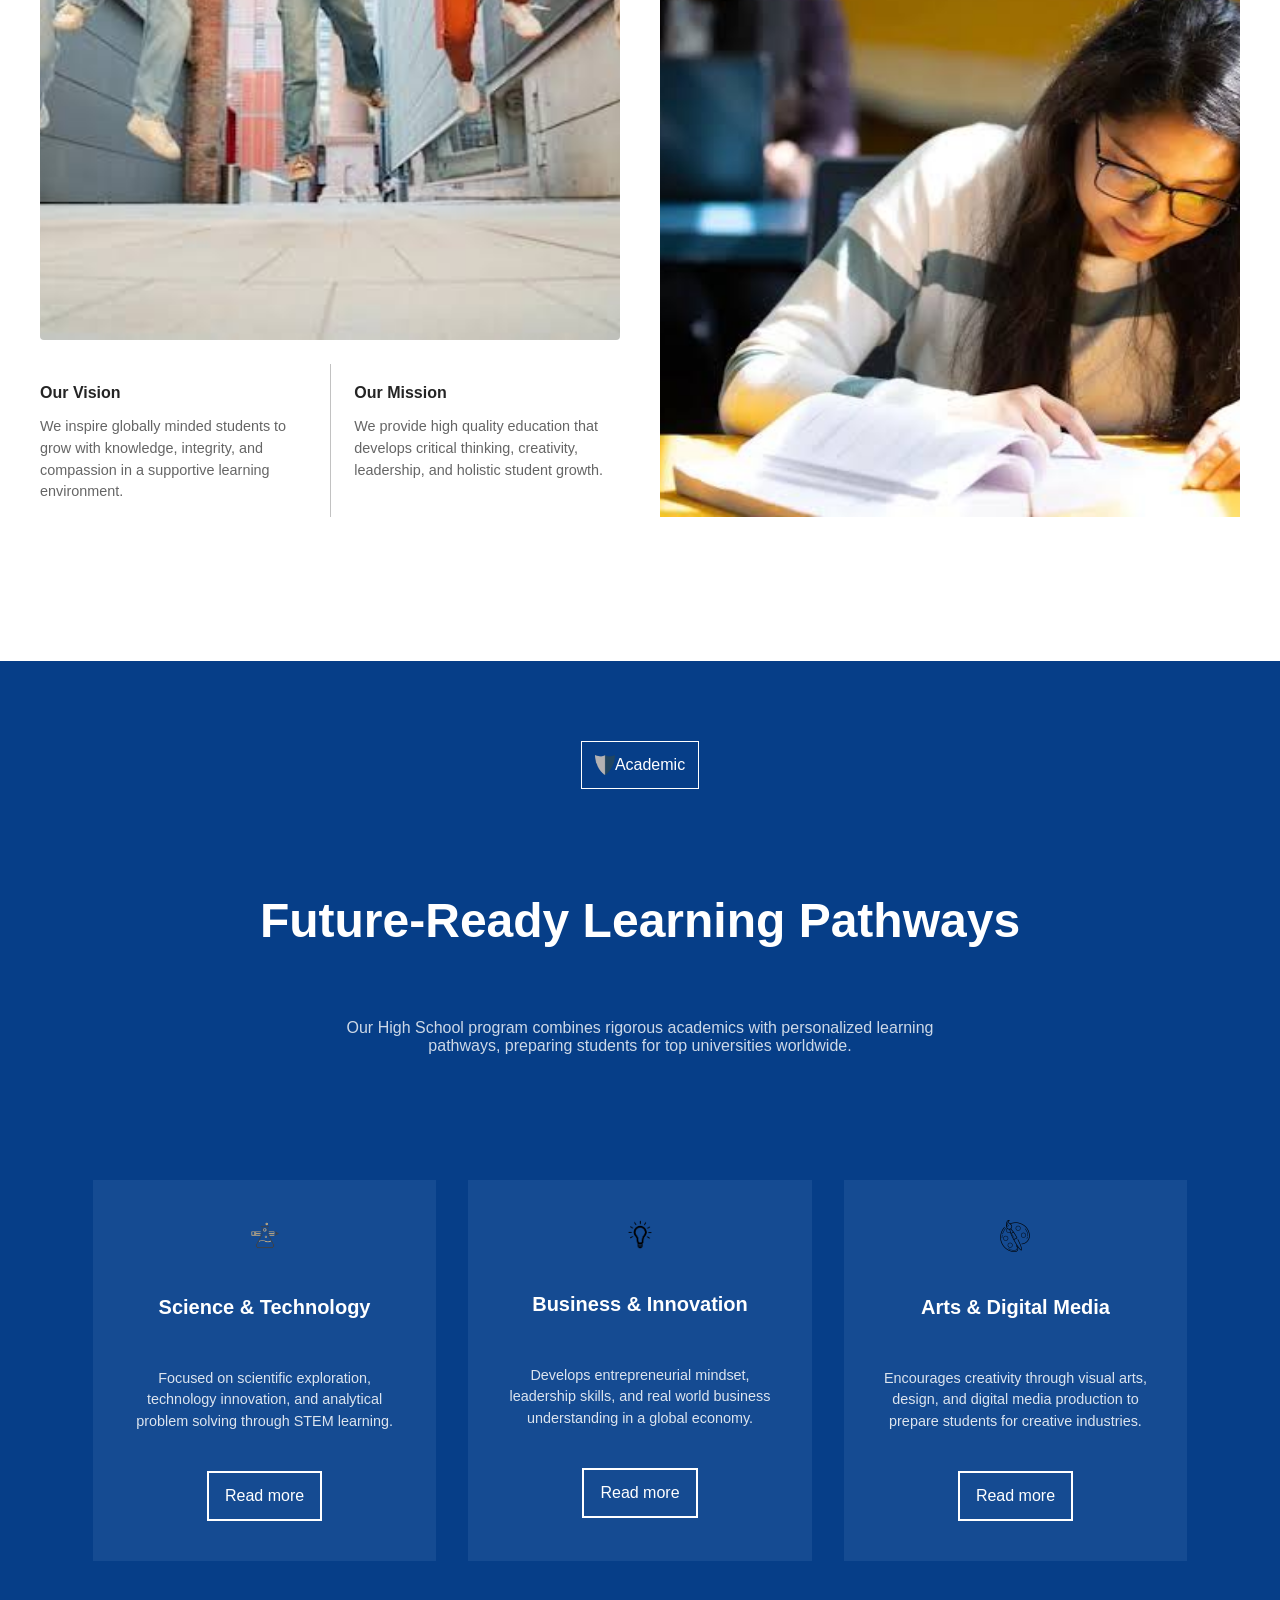
==== commit 9c2e3ad4: "Dark mode" ====
--- a/index.html
+++ b/index.html
@@ -16,6 +16,7 @@
         </a>
         <nav class="navbar">
             <ul>
+                <li><button id="theme-toggle" aria-label="Toggle theme">🌙</button></li>
                 <li> <a href="/">Home</a> </li>
                 <li> <a href="/about">About us</a> </li>
                 <li> <a href="/academic">Academic</a> </li>
@@ -36,7 +37,7 @@
         <div id = "academic-placeholder"></div>
         
     </main>
-    <script src="script.js"></script>>
+    <script src="script.js"></script>
 </body>
 
 </html>
--- a/style.css
+++ b/style.css
@@ -1,10 +1,33 @@
+:root{
+    --bg-color: white;
+    --text-on-dark: white;
+    --card-color: rgb(6, 62, 136);
+    --light-card-color: rgb(21, 75, 146);
+    --text-on-light: black;
+    --primary-color: white;
+    --secondary-color: black;
+}
+
+body.dark-theme{
+     --bg-color: black;
+    --text-on-dark: rgb(106, 134, 246);
+    --card-color: rgb(3, 22, 48);
+    --light-card-color: rgb(17, 53, 101);
+    --text-on-light: white;
+    --primary-color: rgb(106, 134, 246);
+    --secondary-color: white;
+}
+
 * {
     box-sizing: border-box;
     font-family: 'Inter', sans-serif;
-    color: white;
+}
+
+body {
     margin: 0;
     padding: 0;
-
+    background-color: var(--bg-color);
+    color: var(--text-on-dark);
 }
 
 .body,
@@ -61,7 +84,7 @@
 .navbar a {
     text-decoration: none;
     white-space: nowrap;
-
+    color: var(--text-on-dark);
 }
 
 .navbar {
@@ -74,8 +97,18 @@
 
 }
 
+#theme-toggle{
+    appearance: none;
+    -webkit-appearance: none;
+    background: none;
+    background-color: transparent;
+    border: solid 0.03rem var(--primary-color);
+    padding: 0.05rem 1rem;
+    border-radius: 4px;
+}
+
 .lang-selector {
-    border: 1px solid white;
+    border: 1px solid var(--text-on-dark);
     border-radius: 20px;
     padding: 8px 16px;
 
@@ -114,17 +147,17 @@
     transition: all 0.3 ease;
     font-weight: 6000px;
     text-decoration: none;
-    border: 2px solid white;
+    border: 2px solid var(--text-on-dark);
 
 }
 
 .btn-primary {
-    background-color: white;
-    color: black;
+    background-color: var(--primary-color);
+    color: var(--text-on-light);
 }
 
 .btn-secondary {
-    color: white;
+    color: var(--text-on-dark);
 }
 
 .hero-buttons {
@@ -139,11 +172,15 @@
 
 .feature-card {
     flex: 1;
+    display: flex;
+    flex-direction: column;
+    align-items: center;
+    gap: 1.5rem;
     text-align: center;
     padding: 40px 30px;
-    background-color: rgb(6, 62, 136);
-    color: white;
-    max-width: 60%;
+    background-color: var(--card-color);
+    color: var(--text-on-dark);
+    
 }
 
 .feature-card h3 {
@@ -159,23 +196,27 @@
 }
 
 .features-container {
-    padding-top: 45px;
-    display: flex;
-    justify-content: center;
-    gap: 80px;
-    width: auto;
-    max-width: 100%;
-    margin: 0 auto;
+   display: flex;
+   justify-content: center;
+   align-items: stretch; 
+   gap: 2rem;
+   width: 90%;
+   max-width: 1200px;
+   padding: 45px 0;
+}
+
+.features-container--floating{
     position: absolute;
     top: 80%;
-    padding-right: 80px;
-
+    left: 50%;
+    transform: translateX(-50%);
+    z-index: 10;
 }
 
 #about p,
 h2,
 h4 {
-    color: black;
+    color: var(--text-on-light);
 }
 
 #about {
@@ -254,7 +295,7 @@
 }
 
 #about-us-container {
-    border: 1.2px solid  rgb(6, 62, 136);
+    border: 1.2px solid  var(--card-color);
     width:fit-content;
     padding: 8px;
     display: flex;
@@ -267,22 +308,55 @@
 }
 
 #about-us-container span {
-   color:  rgb(6, 62, 136);
+   color:  var(--card-color);
 }
 
 #academic{
    margin-top: 4rem;
+   display: flex;
+   flex-direction: column;
+   gap: 4rem;
+   align-items: center;;
 }
 
 .bg-academic{
-     background-color:  rgb(6, 62, 136);
+     background-color:  var(--card-color);
 }
 
 .academic-container{
     display: flex;
     justify-content: center;
-    align-items: center;
-    flex-direction: row;
-}
-
-
+    border: 0.002rem solid var(--primary-color);
+    width:fit-content;
+    padding: 0.8rem;
+    align-items: center;
+    font-weight: 0.5rem;
+}
+
+.academic-container > img{
+   width: 20px;
+   height: 20px;
+}
+
+.feature-card--light{
+    background-color: var(--light-card-color);
+}
+
+.heading-text > h2{
+    color: var(--text-on-dark);
+    font-size: 3rem;
+}
+
+.heading-text{
+    display:flex;
+    flex-direction: column;
+    text-align: center;
+    gap: 1rem;
+}
+
+.heading-text p{
+    opacity: 0.8;
+}
+
+
+
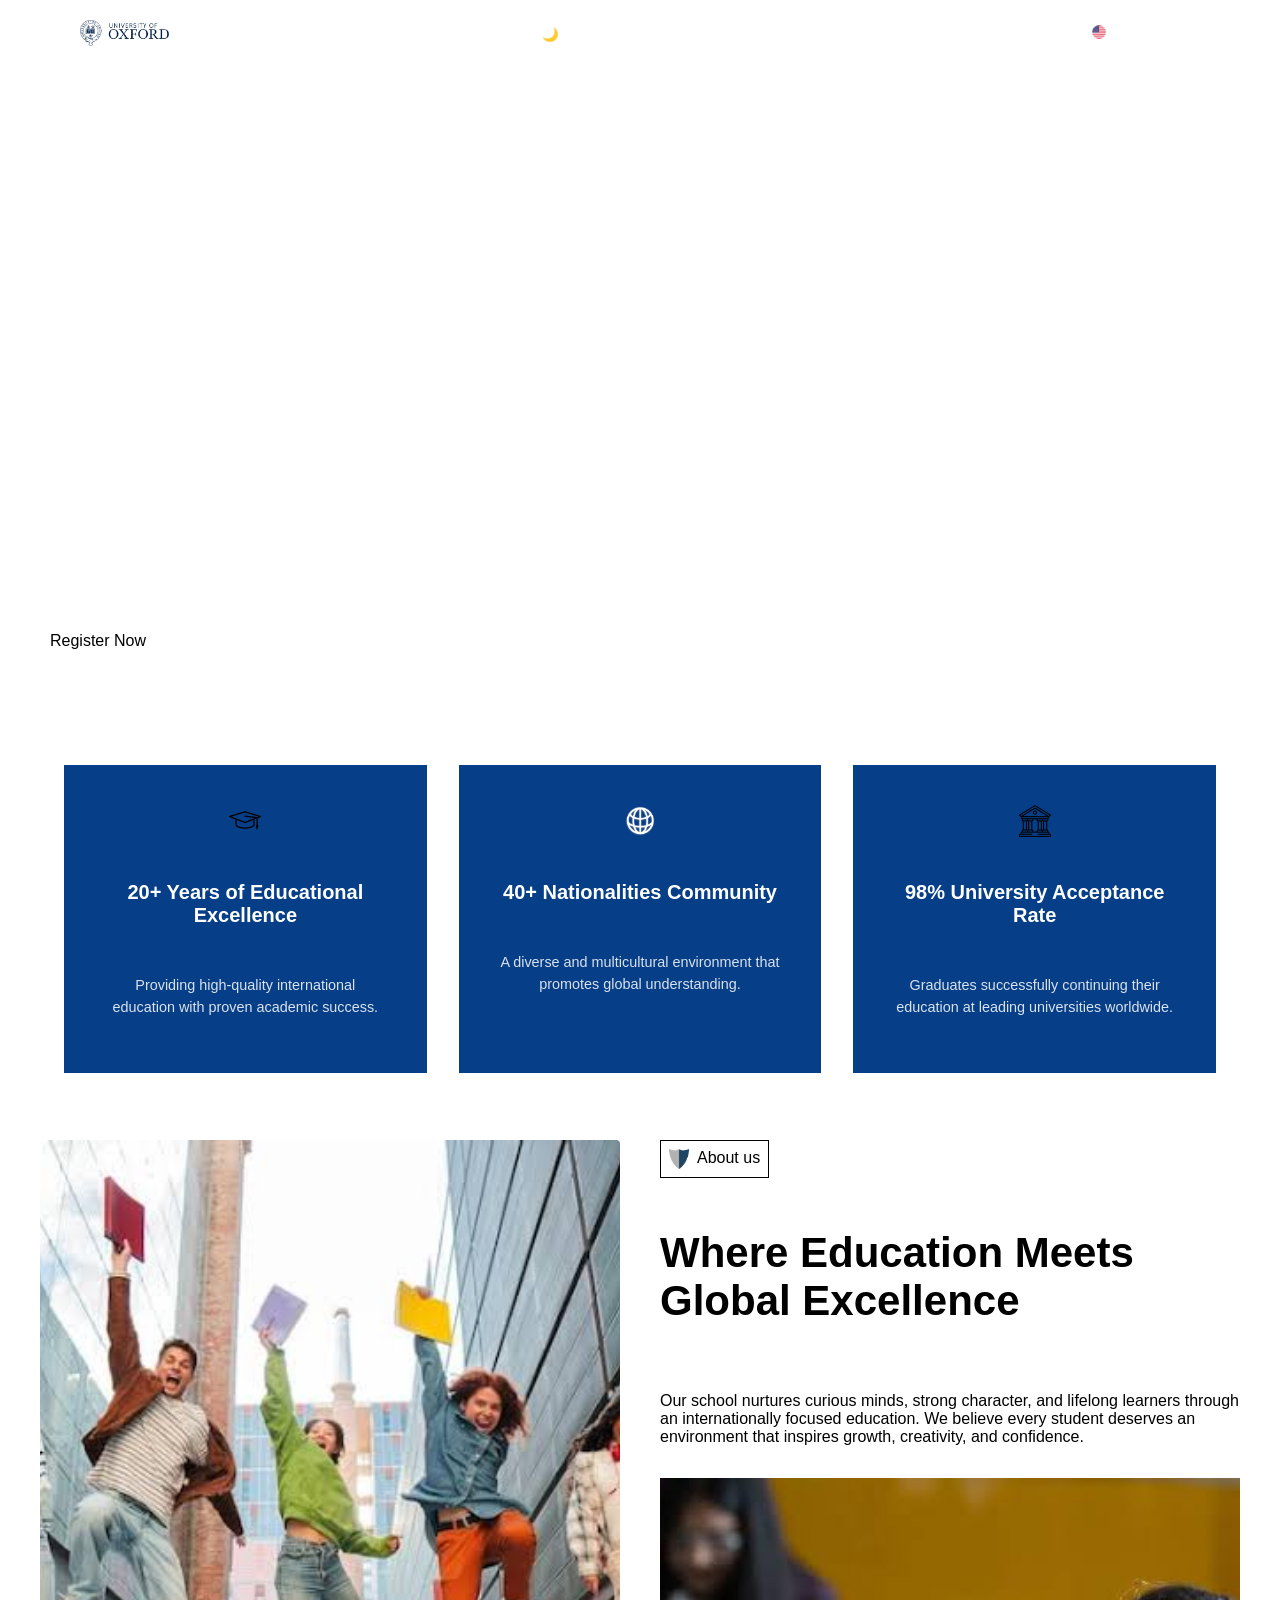
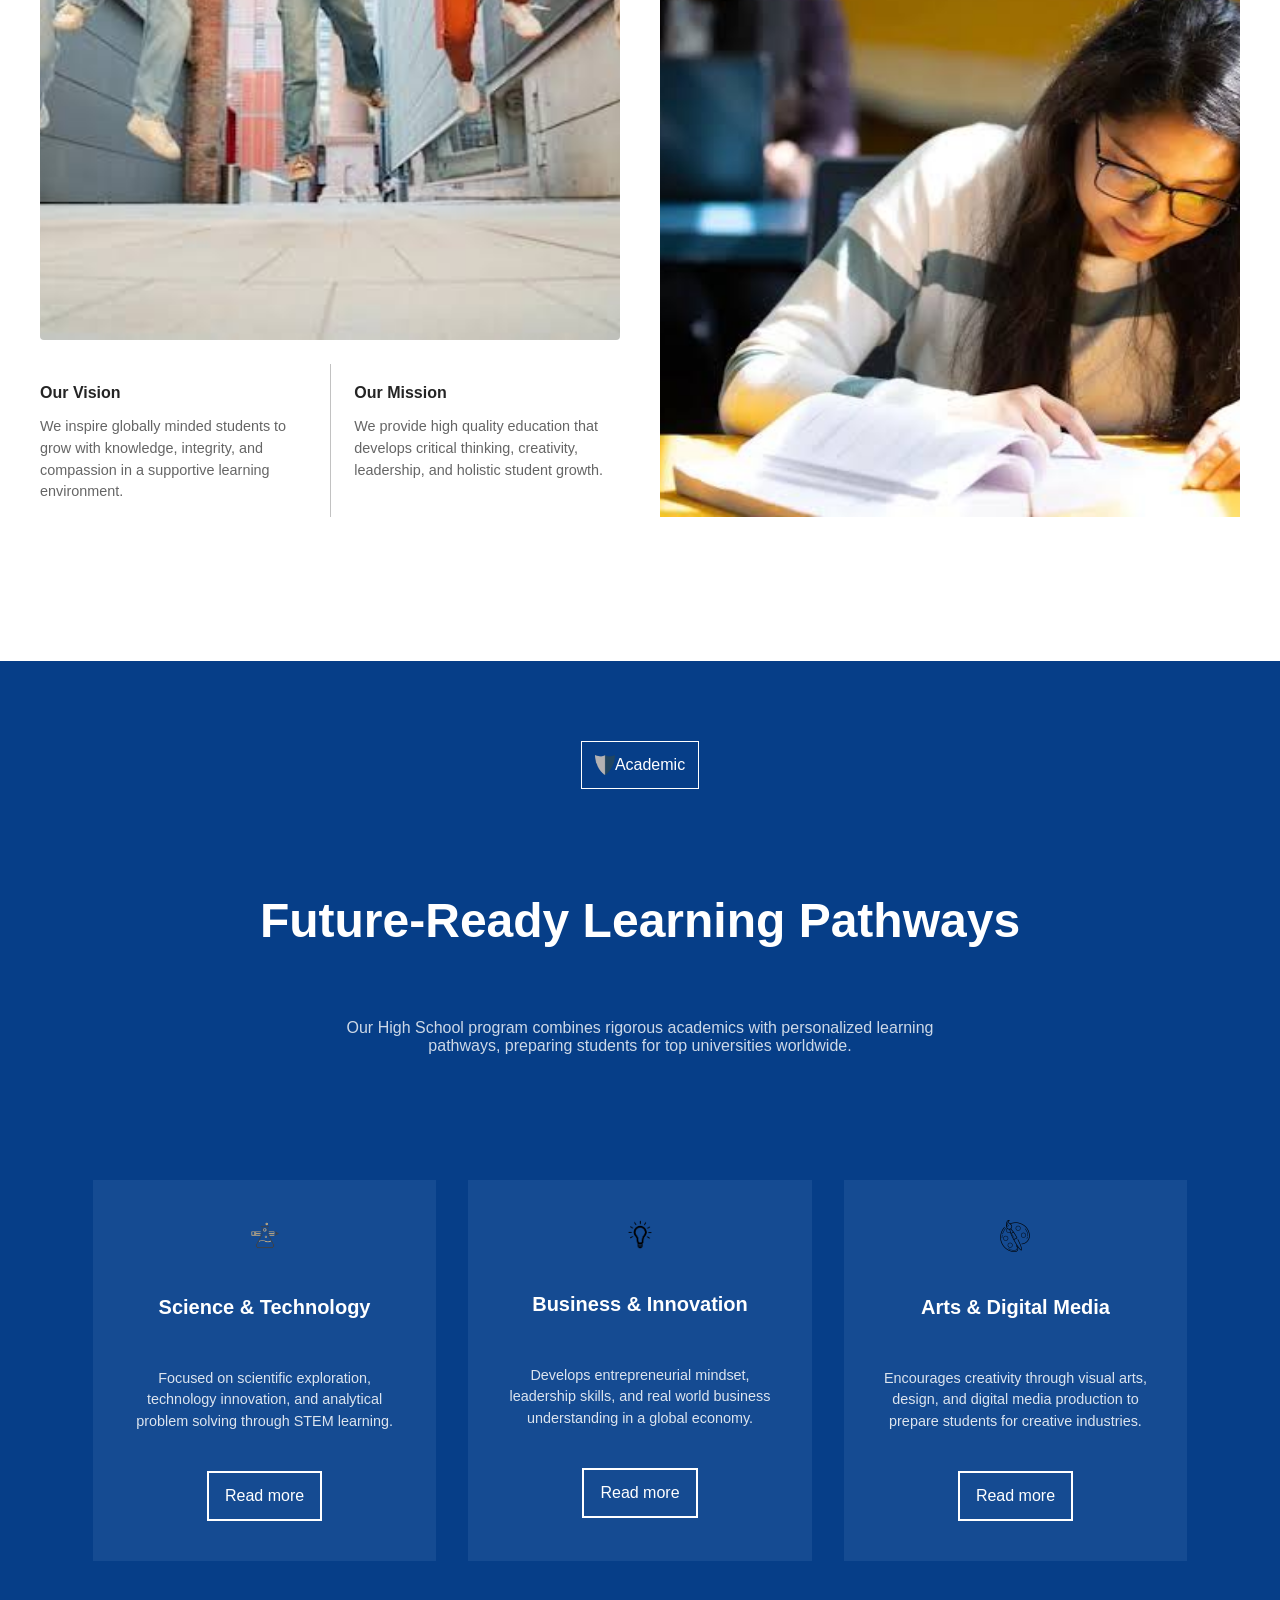
==== commit d1a3f01c: "Hamburger menu" ====
--- a/index.html
+++ b/index.html
@@ -14,7 +14,12 @@
         <a href="/">
             <img src="images/pngwing.com copy.png" alt="School logo" class="logo">
         </a>
-        <nav class="navbar">
+        <button id="nav-toggle" class="nav-toggle" aria-label="Toggle navigation menu" aria-expanded="false">
+            <span class="hamburger-bar"></span>
+            <span class="hamburger-bar"></span>
+            <span class="hamburger-bar"></span>
+        </button>
+        <nav class="navbar" id="navbar">
             <ul>
                 <li><button id="theme-toggle" aria-label="Toggle theme">🌙</button></li>
                 <li> <a href="/">Home</a> </li>
@@ -32,10 +37,10 @@
         </nav>
     </header>
     <main>
-        <div id = "home-placeholder"></div>
-        <div id = "about-placeholder"></div>
-        <div id = "academic-placeholder"></div>
-        
+        <div id="home-placeholder"></div>
+        <div id="about-placeholder"></div>
+        <div id="academic-placeholder"></div>
+
     </main>
     <script src="script.js"></script>
 </body>
--- a/style.css
+++ b/style.css
@@ -295,7 +295,7 @@
 }
 
 #about-us-container {
-    border: 1.2px solid  var(--card-color);
+    border: 1.2px solid  var(--secondary-color);
     width:fit-content;
     padding: 8px;
     display: flex;
@@ -308,7 +308,7 @@
 }
 
 #about-us-container span {
-   color:  var(--card-color);
+   color:  var(--secondary-color);
 }
 
 #academic{
@@ -358,5 +358,85 @@
     opacity: 0.8;
 }
 
-
-
+.nav-toggle{
+    display: none;
+    appearance: none;
+    -webkit-appearance:none;
+    background-color: transparent;
+    border: none;
+    cursor: pointer;
+    flex-direction: column;
+    justify-content: space-between;
+    width: 30px;
+    height: 22px;
+    padding: 0;
+    z-index: 20;
+}
+
+.hamburger-bar {
+    width: 100%;
+    height: 3px;
+    background-color: var(--text-on-dark);
+    border-radius: 2px;
+    transition: transform 0.3s ease, opacity 0.3s ease;
+
+}
+
+@media (max-width: 768px) {
+    .site-header{
+        padding: 20px 25px; 
+    }
+
+    .logo{
+        width: 40%;
+    }
+
+    .nav-toggle{
+        display: flex;
+    }
+
+    .navbar{
+        position: absolute;
+        top: 100%;
+        left: 0%;
+        width: 100%;
+        background-color: var(--card-color);
+        padding: 2rem 0;
+        box-shadow: 0 18px 16px rgba(0, 0, 0.3);
+
+        opacity: 0;
+        visibility: hidden;
+        transform: translateY(-15px);
+        transition: all 0.3 ease;
+    }
+
+    .navbar ul{
+        flex-direction: column;
+        align-items: center;
+        gap: 20px;
+    }
+
+    .navbar.is-active{
+        opacity: 1;
+        visibility: visible;
+        transform: translateY(0)
+    }
+
+    .nav-toggle.is-active .hamburger-bar:nth-child(1){
+        transform: translateY(9.5px) rotate(45deg);
+    }
+
+    .nav-toggle.is-active .hamburger-bar:nth-child(2){
+        opacity: 0;
+    }
+
+    .nav-toggle.is-active .hamburger-bar:nth-child(3){
+        transform: translateY(-9.5px) rotate(-45deg);
+    }
+
+    
+    
+}
+
+
+
